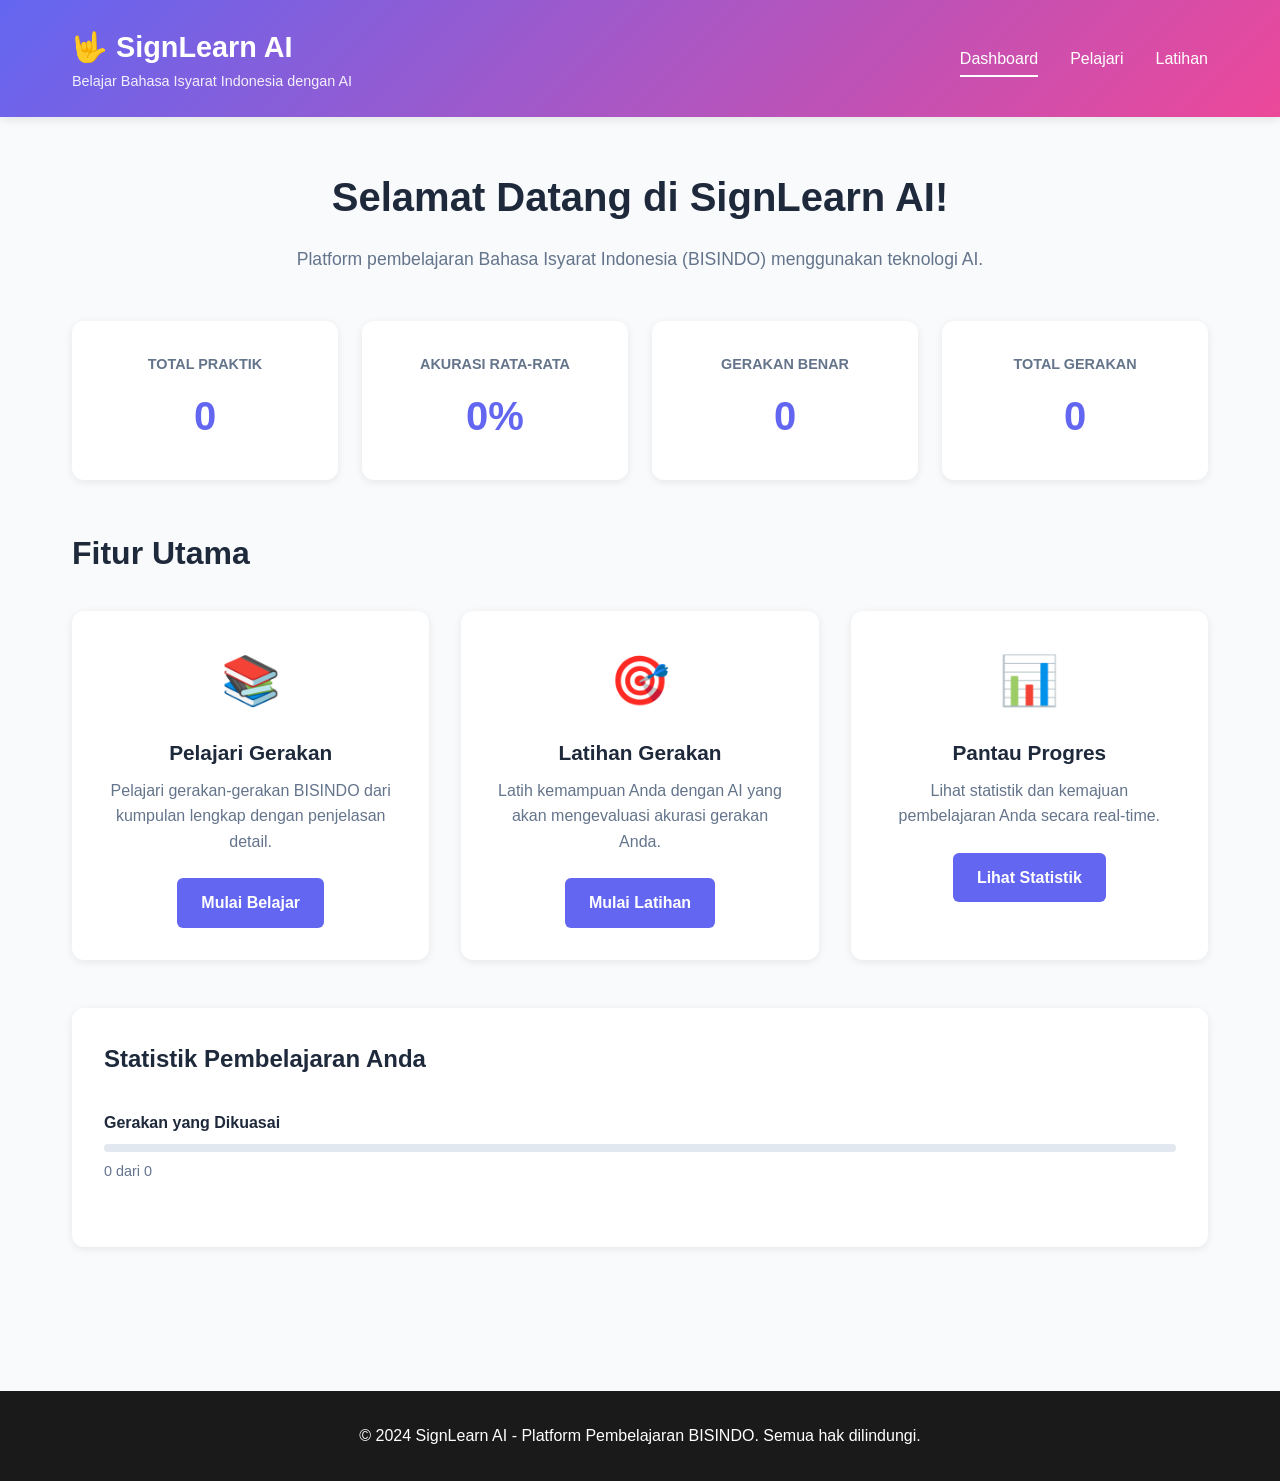
==== signlearn-ai/frontend/index.html @ 48134ed5 "first commit" ====
<!doctype html>
<html lang="id">
  <head>
    <meta charset="UTF-8" />
    <meta name="viewport" content="width=device-width, initial-scale=1.0" />
    <title>SignLearn AI - BISINDO Learning Platform</title>
    <link rel="stylesheet" href="css/style.css" />
  </head>
  <body>
    <nav class="navbar">
      <div class="container">
        <div class="navbar-brand">
          <h1>🤟 SignLearn AI</h1>
          <p>Belajar Bahasa Isyarat Indonesia dengan AI</p>
        </div>
        <ul class="navbar-menu">
          <li><a href="index.html" class="active">Dashboard</a></li>
          <li><a href="learn.html">Pelajari</a></li>
          <li><a href="practice.html">Latihan</a></li>
        </ul>
      </div>
    </nav>

    <div class="container">
      <section class="dashboard">
        <div class="welcome">
          <h2>Selamat Datang di SignLearn AI!</h2>
          <p>
            Platform pembelajaran Bahasa Isyarat Indonesia (BISINDO) menggunakan
            teknologi AI.
          </p>
        </div>

        <div class="stats-grid">
          <div class="stat-card">
            <h3>Total Praktik</h3>
            <p class="stat-value" id="totalPractice">0</p>
          </div>
          <div class="stat-card">
            <h3>Akurasi Rata-rata</h3>
            <p class="stat-value" id="avgAccuracy">0%</p>
          </div>
          <div class="stat-card">
            <h3>Gerakan Benar</h3>
            <p class="stat-value" id="correctCount">0</p>
          </div>
          <div class="stat-card">
            <h3>Total Gerakan</h3>
            <p class="stat-value" id="totalGestures">0</p>
          </div>
        </div>

        <div class="features">
          <h2>Fitur Utama</h2>
          <div class="feature-grid">
            <div class="feature-card">
              <div class="feature-icon">📚</div>
              <h3>Pelajari Gerakan</h3>
              <p>
                Pelajari gerakan-gerakan BISINDO dari kumpulan lengkap dengan
                penjelasan detail.
              </p>
              <a href="learn.html" class="btn btn-primary">Mulai Belajar</a>
            </div>
            <div class="feature-card">
              <div class="feature-icon">🎯</div>
              <h3>Latihan Gerakan</h3>
              <p>
                Latih kemampuan Anda dengan AI yang akan mengevaluasi akurasi
                gerakan Anda.
              </p>
              <a href="practice.html" class="btn btn-primary">Mulai Latihan</a>
            </div>
            <div class="feature-card">
              <div class="feature-icon">📊</div>
              <h3>Pantau Progres</h3>
              <p>
                Lihat statistik dan kemajuan pembelajaran Anda secara real-time.
              </p>
              <a href="#stats" class="btn btn-primary">Lihat Statistik</a>
            </div>
          </div>
        </div>

        <div class="progress-section" id="stats">
          <h2>Statistik Pembelajaran Anda</h2>
          <div class="progress-container">
            <div class="progress-item">
              <label>Gerakan yang Dikuasai</label>
              <div class="progress-bar">
                <div
                  class="progress-fill"
                  id="progressFill"
                  style="width: 0%"
                ></div>
              </div>
              <p>
                <span id="masteredCount">0</span> dari
                <span id="totalGesturesCount">0</span>
              </p>
            </div>
          </div>
          <div id="gestureStats"></div>
        </div>
      </section>
    </div>

    <footer>
      <p>
        &copy; 2024 SignLearn AI - Platform Pembelajaran BISINDO. Semua hak
        dilindungi.
      </p>
    </footer>

    <script src="js/config.js"></script>
    <script src="js/dashboard.js"></script>
  </body>
</html>
---- signlearn-ai/frontend/css/style.css ----
* {
  margin: 0;
  padding: 0;
  box-sizing: border-box;
}

:root {
  --primary-color: #6366f1;
  --secondary-color: #ec4899;
  --success-color: #10b981;
  --danger-color: #ef4444;
  --warning-color: #f59e0b;
  --dark-bg: #1a1a1a;
  --light-bg: #f8fafc;
  --text-dark: #1e293b;
  --text-light: #64748b;
  --border-color: #e2e8f0;
}

body {
  font-family: "Segoe UI", Tahoma, Geneva, Verdana, sans-serif;
  background-color: var(--light-bg);
  color: var(--text-dark);
  line-height: 1.6;
}

/* Navbar */
.navbar {
  background: linear-gradient(
    135deg,
    var(--primary-color) 0%,
    var(--secondary-color) 100%
  );
  color: white;
  padding: 1.5rem 0;
  box-shadow: 0 2px 10px rgba(0, 0, 0, 0.1);
  position: sticky;
  top: 0;
  z-index: 100;
}

.navbar .container {
  display: flex;
  justify-content: space-between;
  align-items: center;
}

.navbar-brand h1 {
  font-size: 1.8rem;
  font-weight: 700;
}

.navbar-brand p {
  font-size: 0.9rem;
  opacity: 0.9;
}

.navbar-menu {
  display: flex;
  list-style: none;
  gap: 2rem;
}

.navbar-menu a {
  color: white;
  text-decoration: none;
  font-weight: 500;
  transition: opacity 0.3s ease;
  border-bottom: 2px solid transparent;
  padding-bottom: 0.5rem;
}

.navbar-menu a:hover,
.navbar-menu a.active {
  opacity: 1;
  border-bottom-color: white;
}

/* Container */
.container {
  max-width: 1200px;
  margin: 0 auto;
  padding: 0 2rem;
}

/* Common Components */
.btn {
  padding: 0.75rem 1.5rem;
  border: none;
  border-radius: 6px;
  font-size: 1rem;
  cursor: pointer;
  font-weight: 600;
  transition: all 0.3s ease;
  text-decoration: none;
  display: inline-block;
}

.btn-primary {
  background-color: var(--primary-color);
  color: white;
}

.btn-primary:hover {
  background-color: #4f46e5;
  transform: translateY(-2px);
  box-shadow: 0 4px 12px rgba(99, 102, 241, 0.4);
}

.btn-secondary {
  background-color: var(--text-light);
  color: white;
}

.btn-secondary:hover {
  background-color: #475569;
}

.btn-success {
  background-color: var(--success-color);
  color: white;
}

.btn-success:hover {
  background-color: #059669;
}

.btn-danger {
  background-color: var(--danger-color);
  color: white;
}

.btn-danger:hover {
  background-color: #dc2626;
}

.btn-large {
  padding: 1rem 2.5rem;
  font-size: 1.1rem;
}

/* Dashboard */
.dashboard {
  padding: 3rem 0;
}

.welcome {
  text-align: center;
  margin-bottom: 3rem;
}

.welcome h2 {
  font-size: 2.5rem;
  margin-bottom: 1rem;
  color: var(--text-dark);
}

.welcome p {
  font-size: 1.1rem;
  color: var(--text-light);
}

.stats-grid {
  display: grid;
  grid-template-columns: repeat(auto-fit, minmax(200px, 1fr));
  gap: 1.5rem;
  margin-bottom: 3rem;
}

.stat-card {
  background: white;
  padding: 2rem;
  border-radius: 12px;
  box-shadow: 0 2px 8px rgba(0, 0, 0, 0.08);
  text-align: center;
  transition: transform 0.3s ease;
}

.stat-card:hover {
  transform: translateY(-5px);
  box-shadow: 0 8px 20px rgba(0, 0, 0, 0.12);
}

.stat-card h3 {
  color: var(--text-light);
  font-size: 0.9rem;
  margin-bottom: 0.5rem;
  text-transform: uppercase;
}

.stat-value {
  font-size: 2.5rem;
  font-weight: 700;
  color: var(--primary-color);
}

/* Features */
.features {
  margin-bottom: 3rem;
}

.features h2 {
  font-size: 2rem;
  margin-bottom: 2rem;
}

.feature-grid {
  display: grid;
  grid-template-columns: repeat(auto-fit, minmax(280px, 1fr));
  gap: 2rem;
}

.feature-card {
  background: white;
  padding: 2rem;
  border-radius: 12px;
  box-shadow: 0 2px 8px rgba(0, 0, 0, 0.08);
  text-align: center;
  transition:
    transform 0.3s ease,
    box-shadow 0.3s ease;
}

.feature-card:hover {
  transform: translateY(-5px);
  box-shadow: 0 12px 24px rgba(0, 0, 0, 0.15);
}

.feature-icon {
  font-size: 3rem;
  margin-bottom: 1rem;
}

.feature-card h3 {
  font-size: 1.3rem;
  margin-bottom: 0.5rem;
}

.feature-card p {
  color: var(--text-light);
  margin-bottom: 1.5rem;
}

/* Progress Section */
.progress-section {
  background: white;
  padding: 2rem;
  border-radius: 12px;
  box-shadow: 0 2px 8px rgba(0, 0, 0, 0.08);
  margin-bottom: 3rem;
}

.progress-section h2 {
  margin-bottom: 2rem;
}

.progress-container {
  margin-bottom: 2rem;
}

.progress-item {
  margin-bottom: 2rem;
}

.progress-item label {
  display: block;
  margin-bottom: 0.5rem;
  font-weight: 600;
}

.progress-bar {
  width: 100%;
  height: 8px;
  background-color: #e2e8f0;
  border-radius: 10px;
  overflow: hidden;
}

.progress-fill {
  height: 100%;
  background: linear-gradient(
    90deg,
    var(--primary-color),
    var(--secondary-color)
  );
  transition: width 0.3s ease;
}

.progress-item p {
  margin-top: 0.5rem;
  font-size: 0.9rem;
  color: var(--text-light);
}

#gestureStats {
  display: grid;
  grid-template-columns: repeat(auto-fit, minmax(250px, 1fr));
  gap: 1rem;
}

.gesture-stat {
  padding: 1rem;
  background-color: #f1f5f9;
  border-radius: 8px;
  border-left: 4px solid var(--primary-color);
}

.gesture-stat h4 {
  margin-bottom: 0.5rem;
}

.gesture-stat-info {
  display: flex;
  justify-content: space-between;
  font-size: 0.9rem;
  color: var(--text-light);
}

/* Learn Section */
.learn {
  padding: 2rem 0;
}

.learn-header {
  text-align: center;
  margin-bottom: 2rem;
}

.learn-header h2 {
  font-size: 2rem;
  margin-bottom: 0.5rem;
}

.search-bar {
  display: flex;
  gap: 1rem;
  margin-bottom: 2rem;
}

.search-bar input {
  flex: 1;
  padding: 0.75rem 1rem;
  border: 2px solid var(--border-color);
  border-radius: 6px;
  font-size: 1rem;
}

.search-bar input:focus {
  outline: none;
  border-color: var(--primary-color);
}

.search-bar button {
  padding: 0.75rem 2rem;
  background-color: var(--primary-color);
  color: white;
  border: none;
  border-radius: 6px;
  cursor: pointer;
  font-weight: 600;
}

.gestures-grid {
  display: grid;
  grid-template-columns: repeat(auto-fill, minmax(200px, 1fr));
  gap: 1.5rem;
}

.gesture-card {
  background: white;
  border-radius: 12px;
  overflow: hidden;
  box-shadow: 0 2px 8px rgba(0, 0, 0, 0.08);
  transition:
    transform 0.3s ease,
    box-shadow 0.3s ease;
  cursor: pointer;
}

.gesture-card:hover {
  transform: translateY(-5px);
  box-shadow: 0 12px 24px rgba(0, 0, 0, 0.15);
}

.gesture-card-image {
  width: 100%;
  height: 180px;
  background-color: #e2e8f0;
  display: flex;
  align-items: center;
  justify-content: center;
  font-size: 3rem;
  overflow: hidden;
}

.gesture-card-image img {
  width: 100%;
  height: 100%;
  object-fit: cover;
}

.gesture-card-info {
  padding: 1.5rem;
}

.gesture-card-info h3 {
  margin-bottom: 0.5rem;
}

.gesture-card-info p {
  font-size: 0.9rem;
  color: var(--text-light);
}

/* Modal */
.modal {
  display: none;
  position: fixed;
  z-index: 1000;
  left: 0;
  top: 0;
  width: 100%;
  height: 100%;
  background-color: rgba(0, 0, 0, 0.5);
  animation: fadeIn 0.3s ease;
}

.modal.active {
  display: flex;
  align-items: center;
  justify-content: center;
}

@keyframes fadeIn {
  from {
    opacity: 0;
  }
  to {
    opacity: 1;
  }
}

.modal-content {
  background-color: white;
  border-radius: 12px;
  max-width: 600px;
  max-height: 90vh;
  overflow-y: auto;
  position: relative;
}

.close {
  position: absolute;
  right: 1.5rem;
  top: 1.5rem;
  font-size: 2rem;
  cursor: pointer;
  color: var(--text-light);
  z-index: 10;
}

.close:hover {
  color: var(--text-dark);
}

.gesture-detail {
  display: grid;
  grid-template-columns: 1fr 1fr;
  gap: 2rem;
  padding: 2rem;
}

.gesture-image-container {
  display: flex;
  align-items: center;
  justify-content: center;
  background-color: #f1f5f9;
  border-radius: 8px;
  min-height: 300px;
}

.gesture-image-container img {
  max-width: 100%;
  max-height: 100%;
}

.gesture-info h2 {
  margin-bottom: 1rem;
  color: var(--primary-color);
}

.gesture-info p {
  color: var(--text-light);
  margin-bottom: 1.5rem;
}

.gesture-tips h3 {
  margin-bottom: 1rem;
  font-size: 1rem;
}

.gesture-tips ul {
  list-style: none;
  padding-left: 0;
}

.gesture-tips li {
  padding: 0.5rem 0;
  padding-left: 1.5rem;
  position: relative;
}

.gesture-tips li:before {
  content: "✓";
  position: absolute;
  left: 0;
  color: var(--success-color);
  font-weight: bold;
}

/* Practice Section */
.practice {
  padding: 2rem 0;
}

.practice-header {
  text-align: center;
  margin-bottom: 2rem;
}

.practice-header h2 {
  font-size: 2rem;
  margin-bottom: 0.5rem;
}

.practice-container {
  display: grid;
  grid-template-columns: 1fr 300px;
  gap: 2rem;
}

.practice-main {
  background: white;
  border-radius: 12px;
  padding: 2rem;
  box-shadow: 0 2px 8px rgba(0, 0, 0, 0.08);
}

.screen {
  display: none !important;
}

.screen.active {
  display: block !important;
}

#startScreen {
  text-align: center;
  padding: 3rem;
}

#startScreen h3 {
  font-size: 1.8rem;
  margin-bottom: 1rem;
}

#startScreen p {
  color: var(--text-light);
  margin-bottom: 2rem;
}

.gesture-challenge {
  display: grid;
  grid-template-columns: 1fr 1fr;
  gap: 2rem;
}

.target-gesture {
  text-align: center;
}

.target-gesture h3 {
  margin-bottom: 1rem;
}

.gesture-display {
  background-color: #f1f5f9;
  border-radius: 8px;
  padding: 2rem;
  display: flex;
  flex-direction: column;
  align-items: center;
  justify-content: center;
  min-height: 300px;
}

.gesture-display img {
  max-width: 100%;
  max-height: 250px;
  margin-bottom: 1rem;
}

.gesture-display p {
  font-size: 1.2rem;
  font-weight: 600;
}

.camera-section {
  text-align: center;
}

video {
  width: 100%;
  max-width: 300px;
  border-radius: 8px;
  background-color: #000;
  margin-bottom: 1rem;
}

.camera-controls {
  display: flex;
  gap: 1rem;
  justify-content: center;
}

.camera-controls button {
  flex: 1;
  max-width: 150px;
}

.result-display {
  text-align: center;
}

.result-display h3 {
  font-size: 1.8rem;
  margin-bottom: 2rem;
}

.accuracy-display {
  margin: 2rem 0;
}

.accuracy-circle {
  width: 200px;
  height: 200px;
  border-radius: 50%;
  display: flex;
  align-items: center;
  justify-content: center;
  font-size: 3rem;
  font-weight: bold;
  margin: 0 auto 2rem;
  color: white;
  background: linear-gradient(
    135deg,
    var(--success-color) 0%,
    var(--primary-color) 100%
  );
}

#resultMessage {
  font-size: 1.1rem;
  color: var(--text-light);
  margin-bottom: 2rem;
}

.result-details {
  background-color: #f1f5f9;
  padding: 1.5rem;
  border-radius: 8px;
  margin-bottom: 2rem;
  text-align: left;
}

.result-actions {
  display: flex;
  gap: 1rem;
  justify-content: center;
}

.result-actions button {
  flex: 1;
  max-width: 200px;
}

/* Sidebar */
.practice-sidebar {
  display: flex;
  flex-direction: column;
  gap: 1.5rem;
}

.session-stats,
.gesture-queue {
  background: white;
  padding: 1.5rem;
  border-radius: 12px;
  box-shadow: 0 2px 8px rgba(0, 0, 0, 0.08);
}

.session-stats h3,
.gesture-queue h3 {
  margin-bottom: 1rem;
  font-size: 1.1rem;
}

.stat {
  display: flex;
  justify-content: space-between;
  padding: 0.75rem 0;
  border-bottom: 1px solid var(--border-color);
}

.stat:last-child {
  border-bottom: none;
}

.stat span {
  font-size: 0.9rem;
  color: var(--text-light);
}

.stat strong {
  font-weight: 700;
  color: var(--primary-color);
}

.gesture-queue ul {
  list-style: none;
}

.gesture-queue li {
  padding: 0.75rem;
  background-color: #f1f5f9;
  border-radius: 6px;
  margin-bottom: 0.5rem;
  font-size: 0.9rem;
}

.gesture-queue li.active {
  background-color: var(--primary-color);
  color: white;
  font-weight: 600;
}

.gesture-queue li.completed {
  background-color: var(--success-color);
  color: white;
}

/* Footer */
footer {
  background-color: var(--dark-bg);
  color: white;
  text-align: center;
  padding: 2rem;
  margin-top: 3rem;
}

/* Responsive */
@media (max-width: 768px) {
  .navbar .container {
    flex-direction: column;
    gap: 1rem;
  }

  .navbar-menu {
    justify-content: center;
    gap: 1rem;
  }

  .gesture-detail {
    grid-template-columns: 1fr;
  }

  .practice-container {
    grid-template-columns: 1fr;
  }

  .gesture-challenge {
    grid-template-columns: 1fr;
  }

  .stats-grid,
  .feature-grid {
    grid-template-columns: 1fr;
  }

  .welcome h2 {
    font-size: 1.8rem;
  }

  .btn-large {
    width: 100%;
  }
}
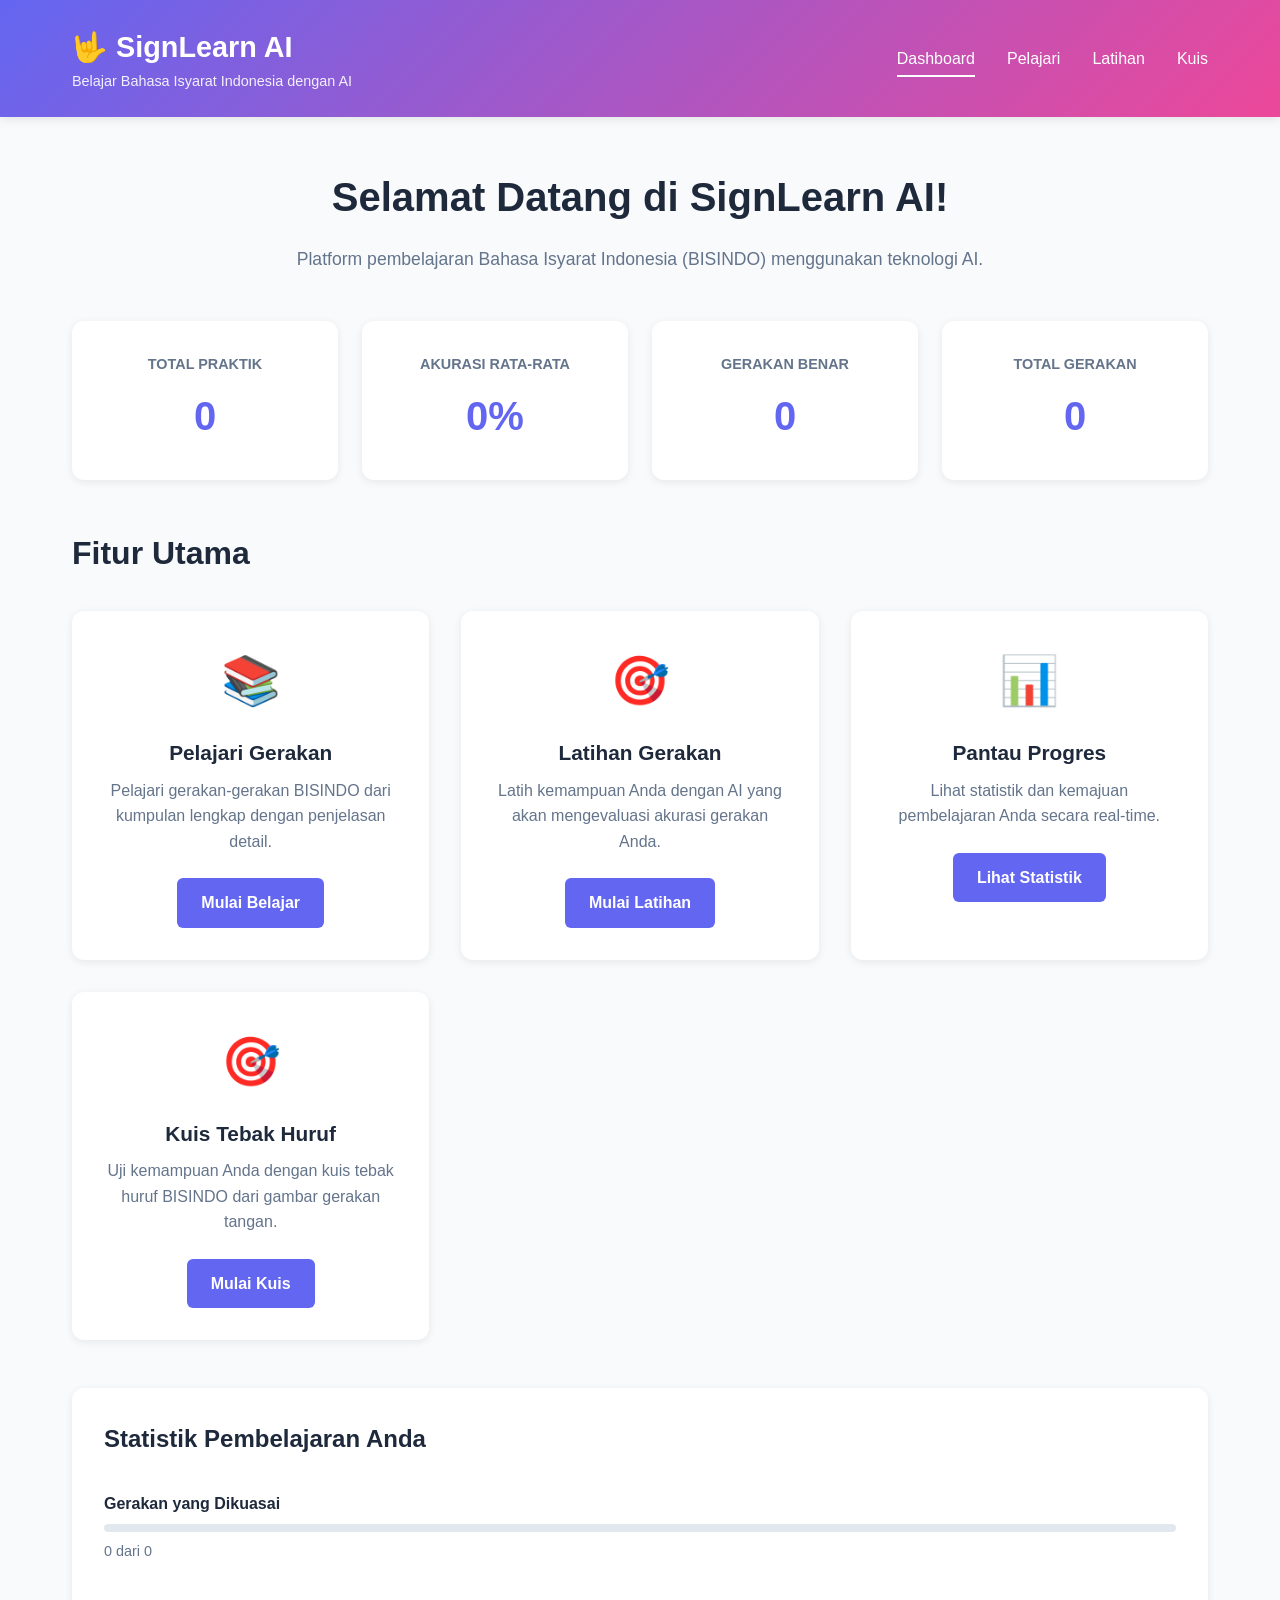
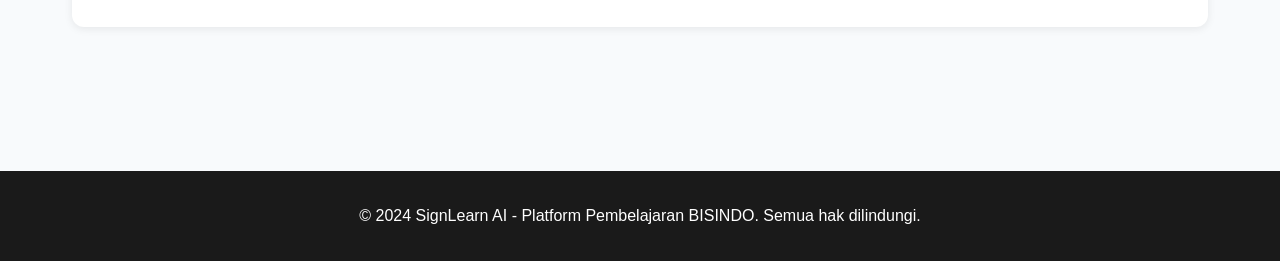
==== commit 68fd9164: "Add a new quiz feature and fix practice tab issues Adds a new quiz feature to the application and re" ====
--- a/signlearn-ai/frontend/index.html
+++ b/signlearn-ai/frontend/index.html
@@ -17,6 +17,7 @@
           <li><a href="index.html" class="active">Dashboard</a></li>
           <li><a href="learn.html">Pelajari</a></li>
           <li><a href="practice.html">Latihan</a></li>
+          <li><a href="quiz.html">Kuis</a></li>
         </ul>
       </div>
     </nav>
@@ -79,6 +80,14 @@
               </p>
               <a href="#stats" class="btn btn-primary">Lihat Statistik</a>
             </div>
+            <div class="feature-card">
+              <div class="feature-icon">🎯</div>
+              <h3>Kuis Tebak Huruf</h3>
+              <p>
+                Uji kemampuan Anda dengan kuis tebak huruf BISINDO dari gambar gerakan tangan.
+              </p>
+              <a href="quiz.html" class="btn btn-primary">Mulai Kuis</a>
+            </div>
           </div>
         </div>
 
--- a/signlearn-ai/frontend/css/style.css
+++ b/signlearn-ai/frontend/css/style.css
@@ -749,6 +749,309 @@
   color: white;
 }
 
+/* ===== QUIZ ===== */
+.quiz-section {
+  padding: 3rem 0;
+}
+
+.quiz-header {
+  text-align: center;
+  margin-bottom: 2rem;
+}
+
+.quiz-header h2 {
+  font-size: 2rem;
+  font-weight: 700;
+  color: var(--text-dark);
+}
+
+.quiz-header p {
+  color: var(--text-light);
+  margin-top: 0.5rem;
+}
+
+.quiz-card {
+  background: white;
+  border-radius: 16px;
+  box-shadow: 0 4px 24px rgba(0,0,0,0.08);
+  padding: 2rem;
+  max-width: 820px;
+  margin: 0 auto;
+}
+
+.quiz-instruction {
+  background: #f1f5f9;
+  border-left: 4px solid var(--primary-color);
+  border-radius: 8px;
+  padding: 0.85rem 1.2rem;
+  margin-bottom: 2rem;
+  font-size: 0.97rem;
+  display: flex;
+  align-items: center;
+  gap: 0.6rem;
+}
+
+.instruction-icon {
+  font-size: 1.2rem;
+}
+
+.quiz-images-grid {
+  display: grid;
+  grid-template-columns: 1fr 1fr;
+  gap: 1rem;
+  margin-bottom: 2rem;
+}
+
+.quiz-image-card {
+  position: relative;
+  border: 2px solid var(--border-color);
+  border-radius: 12px;
+  padding: 1rem;
+  background: #fafbfc;
+  transition: border-color 0.3s, box-shadow 0.3s;
+  min-height: 180px;
+  display: flex;
+  flex-direction: column;
+  align-items: center;
+  justify-content: center;
+}
+
+.quiz-image-card.card-correct {
+  border-color: var(--success-color);
+  background: #f0fdf4;
+}
+
+.quiz-image-card.card-wrong {
+  border-color: var(--danger-color);
+  background: #fef2f2;
+}
+
+.quiz-card-number {
+  position: absolute;
+  top: 10px;
+  left: 10px;
+  width: 28px;
+  height: 28px;
+  background: var(--primary-color);
+  color: white;
+  border-radius: 50%;
+  display: flex;
+  align-items: center;
+  justify-content: center;
+  font-weight: 700;
+  font-size: 0.85rem;
+}
+
+.quiz-card-img-wrap {
+  width: 140px;
+  height: 140px;
+  display: flex;
+  align-items: center;
+  justify-content: center;
+  overflow: hidden;
+  border-radius: 8px;
+}
+
+.quiz-card-img-wrap img {
+  width: 100%;
+  height: 100%;
+  object-fit: cover;
+  border-radius: 8px;
+}
+
+.card-answer-badge {
+  position: absolute;
+  bottom: 8px;
+  right: 10px;
+  background: var(--primary-color);
+  color: white;
+  font-weight: 700;
+  font-size: 1rem;
+  padding: 2px 10px;
+  border-radius: 20px;
+}
+
+.card-correct .card-answer-badge {
+  background: var(--success-color);
+}
+
+.card-wrong .card-answer-badge {
+  background: var(--danger-color);
+}
+
+.quiz-answer-section {
+  text-align: center;
+  margin-bottom: 1.5rem;
+}
+
+.quiz-answer-label {
+  display: block;
+  font-weight: 600;
+  margin-bottom: 0.75rem;
+  font-size: 1rem;
+  color: var(--text-dark);
+}
+
+.quiz-input-wrapper {
+  display: flex;
+  justify-content: center;
+  margin-bottom: 1.2rem;
+}
+
+.quiz-input {
+  font-size: 1.8rem;
+  font-weight: 700;
+  letter-spacing: 0.5rem;
+  text-align: center;
+  border: 2.5px solid var(--border-color);
+  border-radius: 10px;
+  padding: 0.6rem 1.5rem;
+  width: 200px;
+  text-transform: uppercase;
+  outline: none;
+  transition: border-color 0.2s;
+  color: var(--text-dark);
+}
+
+.quiz-input:focus {
+  border-color: var(--primary-color);
+  box-shadow: 0 0 0 3px rgba(99,102,241,0.15);
+}
+
+.quiz-input:disabled {
+  background: #f8fafc;
+  color: var(--text-light);
+}
+
+/* On-screen keyboard */
+.quiz-keyboard {
+  display: flex;
+  flex-direction: column;
+  align-items: center;
+  gap: 0.4rem;
+  margin-top: 0.5rem;
+}
+
+.kb-row {
+  display: flex;
+  gap: 0.35rem;
+  justify-content: center;
+}
+
+.kb-key {
+  min-width: 38px;
+  height: 40px;
+  border: 1.5px solid var(--border-color);
+  border-radius: 6px;
+  background: white;
+  font-size: 0.9rem;
+  font-weight: 600;
+  cursor: pointer;
+  transition: background 0.15s, color 0.15s;
+  padding: 0 6px;
+}
+
+.kb-key:hover {
+  background: var(--primary-color);
+  color: white;
+  border-color: var(--primary-color);
+}
+
+.kb-key.kb-used {
+  background: #e0e7ff;
+  color: var(--primary-color);
+  border-color: #a5b4fc;
+}
+
+.kb-back {
+  min-width: 48px;
+  background: #fee2e2;
+  border-color: #fca5a5;
+  color: var(--danger-color);
+}
+
+.kb-back:hover {
+  background: var(--danger-color);
+  color: white;
+  border-color: var(--danger-color);
+}
+
+.quiz-result {
+  display: flex;
+  align-items: center;
+  gap: 0.75rem;
+  padding: 1rem 1.5rem;
+  border-radius: 10px;
+  font-size: 1rem;
+  font-weight: 500;
+  margin-bottom: 1.5rem;
+}
+
+.result-correct {
+  background: #f0fdf4;
+  border: 1.5px solid var(--success-color);
+  color: #15803d;
+}
+
+.result-wrong {
+  background: #fef2f2;
+  border: 1.5px solid var(--danger-color);
+  color: #b91c1c;
+}
+
+.result-icon {
+  font-size: 1.3rem;
+}
+
+.quiz-actions {
+  display: flex;
+  gap: 1rem;
+  justify-content: center;
+  margin-bottom: 2rem;
+}
+
+.quiz-score-bar {
+  display: flex;
+  justify-content: center;
+  gap: 2.5rem;
+  padding-top: 1.5rem;
+  border-top: 1px solid var(--border-color);
+}
+
+.quiz-score-item {
+  text-align: center;
+}
+
+.score-label {
+  display: block;
+  font-size: 0.8rem;
+  color: var(--text-light);
+  text-transform: uppercase;
+  letter-spacing: 0.05em;
+  margin-bottom: 0.25rem;
+}
+
+.score-value {
+  display: block;
+  font-size: 1.8rem;
+  font-weight: 700;
+  color: var(--text-dark);
+}
+
+.score-correct { color: var(--success-color); }
+.score-wrong { color: var(--danger-color); }
+
+@media (max-width: 600px) {
+  .quiz-images-grid {
+    grid-template-columns: 1fr 1fr;
+    gap: 0.6rem;
+  }
+  .quiz-card-img-wrap {
+    width: 100px;
+    height: 100px;
+  }
+}
+
 /* Footer */
 footer {
   background-color: var(--dark-bg);
